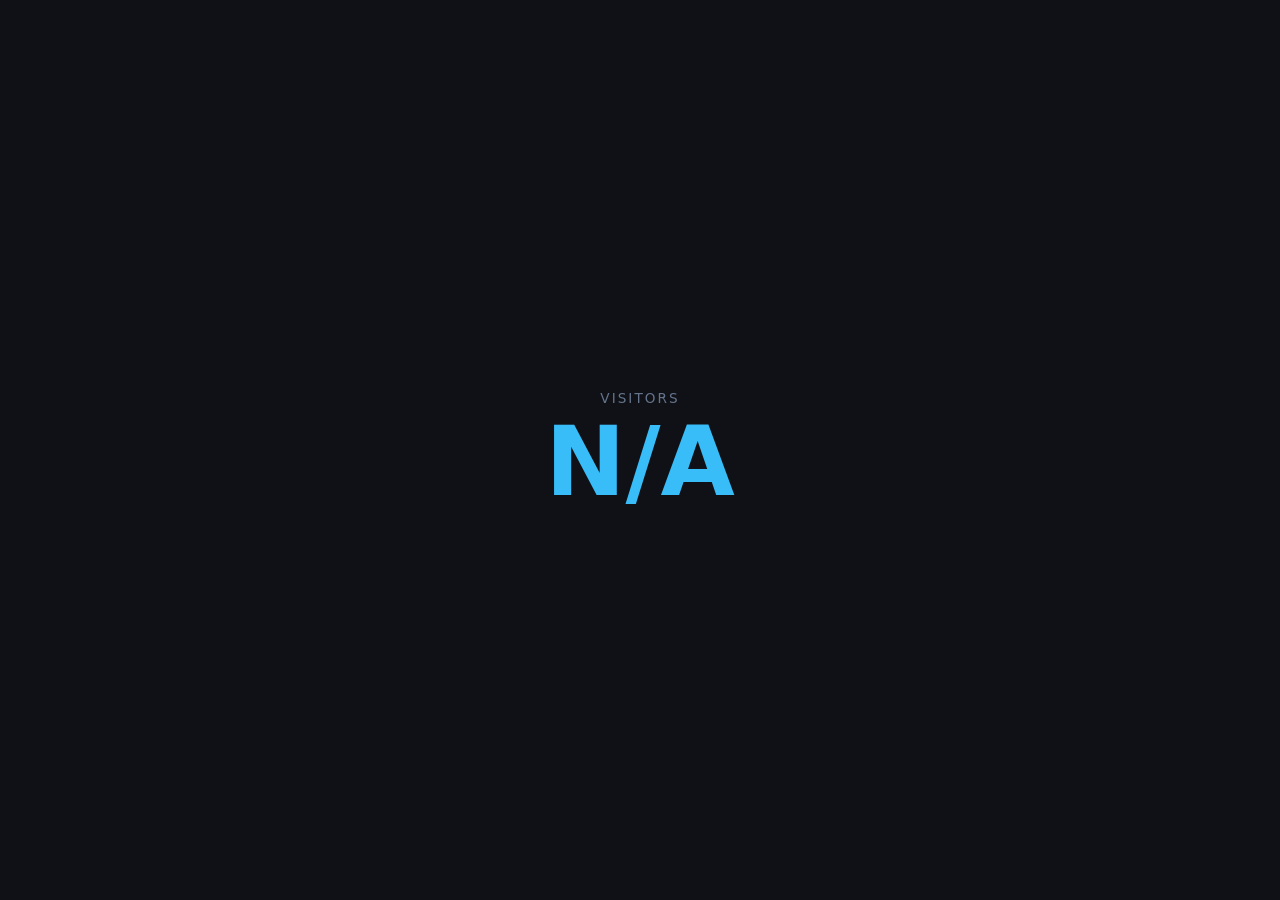
==== site/index.html @ 720e9cc7 "feat: site default index" ====
<!DOCTYPE html>
<html lang="en">
<head>
  <meta charset="UTF-8" />
  <meta name="viewport" content="width=device-width, initial-scale=1.0" />
  <title>Cloud Resume</title>
  <link rel="stylesheet" href="style.css" />
</head>
<body>
  <main>
    <p class="label">Visitors</p>
    <p class="count" id="visitor-count">—</p>
  </main>

  <script>
    // Calls the API Gateway endpoint that triggers the Lambda visitor counter.
    // Replace the URL below with your actual API Gateway invoke URL.
    const API_URL = "https://YOUR_API_ID.execute-api.YOUR_REGION.amazonaws.com/prod/count";

    fetch(API_URL)
      .then(res => res.json())
      .then(data => {
        document.getElementById("visitor-count").textContent = data.count;
      })
      .catch(() => {
        document.getElementById("visitor-count").textContent = "N/A";
      });
  </script>
</body>
</html>
---- site/style.css ----
* {
  margin: 0;
  padding: 0;
  box-sizing: border-box;
}

body {
  min-height: 100vh;
  display: flex;
  align-items: center;
  justify-content: center;
  background: #0f1117;
  font-family: system-ui, sans-serif;
  color: #e2e8f0;
}

main {
  text-align: center;
}

.label {
  font-size: 0.85rem;
  letter-spacing: 0.15em;
  text-transform: uppercase;
  color: #64748b;
  margin-bottom: 0.5rem;
}

.count {
  font-size: 6rem;
  font-weight: 700;
  line-height: 1;
  color: #38bdf8;
}
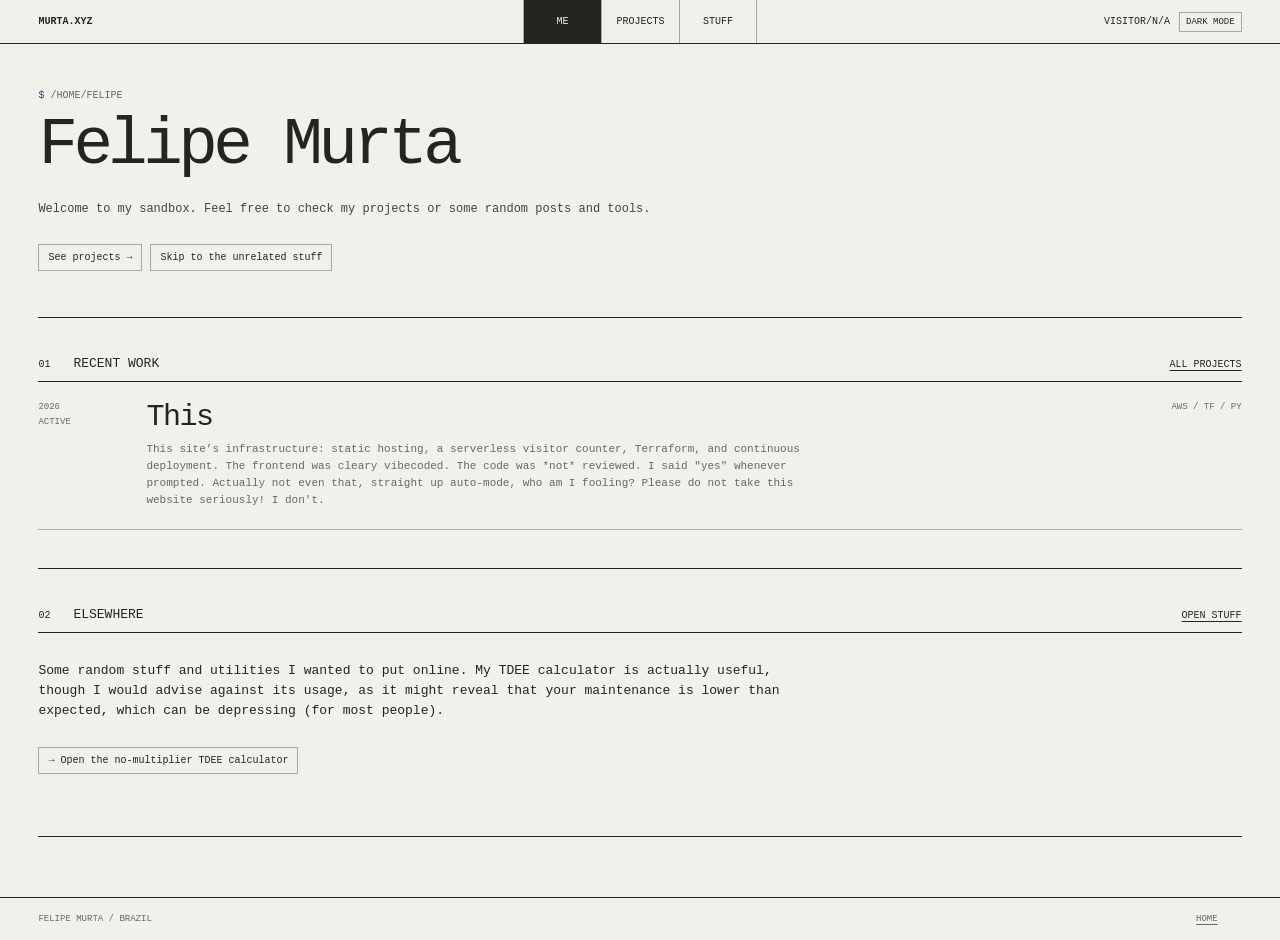
==== commit 9dfa92ca: "feat(frontend): new tdee calculator and navigation map division" ====
--- a/site/index.html
+++ b/site/index.html
@@ -1,30 +1,66 @@
 <!DOCTYPE html>
 <html lang="en">
 <head>
-  <meta charset="UTF-8" />
-  <meta name="viewport" content="width=device-width, initial-scale=1.0" />
-  <title>Cloud Resume</title>
-  <link rel="stylesheet" href="style.css" />
+  <meta charset="UTF-8">
+  <meta name="viewport" content="width=device-width, initial-scale=1.0">
+  <meta name="description" content="Felipe Murta's personal website.">
+  <title>home - murta</title>
+  <link rel="stylesheet" href="personal.css">
 </head>
 <body>
+  <header class="topbar">
+    <a class="site-name" href="index.html">murta.xyz</a>
+    <nav aria-label="Primary navigation">
+      <a class="active" href="index.html">Me</a>
+      <a href="projects.html">Projects</a>
+      <a href="stuff.html">Stuff</a>
+    </nav>
+    <div class="utility"><span class="counter">visitor/<b data-visitor-count>—</b></span><button class="theme-toggle" type="button" data-theme-toggle aria-label="Toggle color theme">theme</button></div>
+  </header>
+
   <main>
-    <p class="label">Visitors</p>
-    <p class="count" id="visitor-count">—</p>
+    <section class="home-intro">
+      <p class="command">/home/felipe</p>
+      <h1>Felipe Murta</h1>
+      <p class="summary">Welcome to my sandbox. Feel free to check my projects or some random posts and tools.</p>
+      <div class="links"><a href="projects.html">See projects →</a><a href="stuff.html">Skip to the unrelated stuff</a></div>
+    </section>
+
+    <section class="home-section">
+      <header class="section-heading"><span>01</span><h2>Recent work</h2><a href="projects.html">All projects</a></header>
+      <div class="records">
+        <article class="record featured">
+          <div class="record-meta"><span>2026</span><span>ACTIVE</span></div>
+          <div><h3>This</h3><p>This site’s infrastructure: static hosting, a serverless visitor counter, Terraform, and continuous deployment. The frontend was cleary vibecoded. The code was *not* reviewed. I said "yes" whenever prompted. Actually not even that, straight up auto-mode, who am I fooling?
+
+            Please do not take this website seriously! I don't.
+          </p></div>
+          <span class="stack">AWS / TF / PY</span>
+        </article>
+        <!-- <article class="record">
+          <div class="record-meta"><span>NEXT</span><span>DESIGNING</span></div>
+          <div><h3>TDEE + steps calculator</h3><p>A daily energy calculator that treats step count separately from other activity.</p></div>
+          <span class="stack">WEB</span>
+        </article> -->
+      </div>
+    </section>
+
+    <section class="home-section elsewhere-preview">
+      <header class="section-heading"><span>02</span><h2>Elsewhere</h2><a href="stuff.html">Open stuff</a></header>
+      <p>Some random stuff and utilities I wanted to put online. My TDEE calculator is actually useful, though I would advise against its usage, as it might reveal that your maintenance is lower than expected, which can be depressing (for most people).</p>
+      <p class="calculator-link"><a href="calculator.html">→ Open the no-multiplier TDEE calculator</a></p>
+      <!-- TODO: restore a current-status list after its entries are filled in.
+      <ul><li>watching / ...</li><li>playing / ...</li><li>supporting / ...</li></ul>
+      -->
+    </section>
   </main>
 
-  <script>
-    // Calls the API Gateway endpoint that triggers the Lambda visitor counter.
-    // Replace the URL below with your actual API Gateway invoke URL.
-    const API_URL = "https://YOUR_API_ID.execute-api.YOUR_REGION.amazonaws.com/prod/count";
-
-    fetch(API_URL)
-      .then(res => res.json())
-      .then(data => {
-        document.getElementById("visitor-count").textContent = data.count;
-      })
-      .catch(() => {
-        document.getElementById("visitor-count").textContent = "N/A";
-      });
-  </script>
+  <footer>
+    <span>Felipe Murta / Brazil</span>
+    <!-- TODO: add a contact address after confirming the public mailbox. -->
+    <a href="index.html">home</a>
+  </footer>
+  <script src="counter.js"></script>
+  <script src="theme.js"></script>
 </body>
-</html>+</html>
--- a/site/personal.css
+++ b/site/personal.css
@@ -0,0 +1,69 @@
+:root { color-scheme: dark; font-family: "Courier New", Courier, monospace; color: var(--ink); background: var(--bg); --bg: #111310; --ink: #deddd5; --muted: #92938c; --rule: #42443f; --blue: #6c98d6; --header: #111310; --subnav: #1b1d19; --subnav-hover: #292c26; --body-copy: #b9b9b1; }
+@media (prefers-color-scheme: light) { :root { color-scheme: light; --bg: #f1f0eb; --ink: #242421; --muted: #686862; --rule: #aaa9a1; --blue: #174d94; --header: #f1f0eb; --subnav: #e5e4de; --subnav-hover: #d4d3cc; --body-copy: #44443f; } }
+:root[data-theme="dark"] { color-scheme: dark; --bg: #111310; --ink: #deddd5; --muted: #92938c; --rule: #42443f; --blue: #6c98d6; --header: #111310; --subnav: #1b1d19; --subnav-hover: #292c26; --body-copy: #b9b9b1; }
+:root[data-theme="light"] { color-scheme: light; --bg: #f1f0eb; --ink: #242421; --muted: #686862; --rule: #aaa9a1; --blue: #174d94; --header: #f1f0eb; --subnav: #e5e4de; --subnav-hover: #d4d3cc; --body-copy: #44443f; }
+* { box-sizing: border-box; }
+html { scroll-behavior: smooth; scroll-padding-top: 64px; }
+body { margin: 0; }
+a { color: inherit; text-underline-offset: 3px; }
+.topbar { display: grid; grid-template-columns: 1fr auto 1fr; min-height: 44px; border-bottom: 1px solid var(--ink); background: var(--header); font-size: 10px; text-transform: uppercase; }
+.site-name, .utility { display: flex; align-items: center; padding: 0 clamp(12px, 3vw, 42px); }
+.site-name { font-weight: 700; text-decoration: none; }
+.utility { justify-content: flex-end; gap: 9px; }
+.counter b { font-weight: 400; }
+.theme-toggle { padding: 4px 6px; border: 1px solid var(--rule); border-radius: 0; background: transparent; color: var(--ink); font: inherit; font-size: 9px; text-transform: uppercase; cursor: pointer; }
+.theme-toggle:hover, .theme-toggle:focus-visible { border-color: var(--ink); background: var(--ink); color: var(--bg); }
+.theme-dialog { width: min(430px, calc(100vw - 32px)); padding: 0; border: 1px solid var(--ink); border-radius: 0; background: var(--bg); color: var(--ink); font: 12px "Courier New", monospace; }
+.theme-dialog::backdrop { background: rgba(0, 0, 0, .72); }
+.theme-dialog section { padding: 22px; }
+.theme-dialog h2 { margin: 0 0 16px; font: 400 19px/1.1 "Courier New", monospace; letter-spacing: -.05em; }
+.theme-dialog p { margin: 0 0 22px; color: var(--body-copy); line-height: 1.5; }
+.theme-dialog button { padding: 8px 10px; border: 1px solid var(--ink); border-radius: 0; background: var(--ink); color: var(--bg); font: inherit; font-size: 10px; text-transform: uppercase; cursor: pointer; }
+.theme-dialog button:hover, .theme-dialog button:focus-visible { background: var(--blue); border-color: var(--blue); color: #fff; }
+.topbar nav { display: flex; }
+.topbar nav a { display: grid; min-width: 78px; place-items: center; padding: 0 12px; border-left: 1px solid var(--rule); text-decoration: none; }
+.topbar nav a:last-child { border-right: 1px solid var(--rule); }
+.topbar nav a:hover, .topbar nav a.active { background: var(--ink); color: var(--bg); }
+.subnav { display: flex; border-bottom: 1px solid var(--rule); background: var(--subnav); font-size: 10px; text-transform: uppercase; }
+.subnav a { padding: 10px clamp(14px, 3vw, 32px); border-right: 1px solid var(--rule); text-decoration: none; }
+.subnav a:hover { background: var(--subnav-hover); }
+main { max-width: none; margin: 0; padding: 0 clamp(14px, 3vw, 48px); }
+.command, .status, .category { margin: 0; color: var(--muted); font-size: 10px; text-transform: uppercase; }
+.command::before { content: "$ "; color: var(--blue); }
+.home-intro, .page-intro { min-height: 0; padding: 46px 0; border-bottom: 1px solid var(--ink); }
+.home-intro h1, .page-intro h1 { margin: 15px 0 0; font: 400 clamp(30px, 6vw, 66px)/.9 "Courier New", monospace; letter-spacing: -.07em; }
+.summary, .page-intro > p:last-child { max-width: 700px; margin: 25px 0 0; color: var(--body-copy); font-size: 12px; line-height: 1.55; }
+.links { display: flex; flex-wrap: wrap; gap: 8px; margin-top: 25px; }
+.links a, .calculator-link a { padding: 7px 9px; border: 1px solid var(--rule); font-size: 10px; text-decoration: none; }
+.links a:hover, .links a:first-child:hover, .calculator-link a:hover { border-color: var(--ink); background: var(--ink); color: var(--bg); }
+.home-section { padding: 38px 0; border-bottom: 1px solid var(--ink); }
+.section-heading { display: grid; grid-template-columns: 35px 1fr auto; align-items: baseline; padding-bottom: 10px; border-bottom: 1px solid var(--ink); }
+.section-heading span, .section-heading a { font-size: 10px; text-transform: uppercase; }
+.section-heading h2 { margin: 0; font-size: 13px; font-weight: 400; text-transform: uppercase; }
+.records .record { display: grid; grid-template-columns: 90px 1fr 100px; gap: 18px; min-height: 0; padding: 20px 0; border-bottom: 1px solid var(--rule); }
+.record-meta { display: flex; flex-direction: column; gap: 5px; color: var(--muted); font-size: 9px; }
+.record h3 { margin: 0 0 9px; font: 400 clamp(18px, 3vw, 30px)/1 "Courier New", monospace; letter-spacing: -.05em; }
+.record p { max-width: 680px; margin: 0; color: var(--muted); font-size: 11px; line-height: 1.55; }
+.stack { text-align: right; color: var(--muted); font-size: 9px; }
+.elsewhere-preview > p { max-width: 770px; margin: 28px 0; font-size: 13px; line-height: 1.55; }
+.calculator-link { margin: 0; }
+.page-intro > p:last-child { margin-top: 22px; }
+.project-list article { display: grid; grid-template-columns: 55px 1fr 125px; gap: 20px; min-height: 0; padding: 24px 0; border-bottom: 1px solid var(--rule); }
+.project-id, .project-list article > a, .project-list article > span:last-child { font-size: 9px; }
+.project-list article > a, .project-list article > span:last-child { text-align: right; }
+.project-list h2, .stuff-list h2 { margin: 18px 0 10px; font: 400 clamp(21px, 4vw, 38px)/.95 "Courier New", monospace; letter-spacing: -.06em; }
+.project-list article div > p:not(.status), .stuff-list section div > p { max-width: 700px; color: var(--muted); font-size: 11px; line-height: 1.55; }
+.tags { display: flex; flex-wrap: wrap; gap: 5px; margin: 16px 0 0; padding: 0; list-style: none; }
+.tags li { padding: 4px 5px; border: 1px solid var(--rule); font-size: 8px; }
+.stuff-list section { display: grid; grid-template-columns: 130px 1fr; gap: 25px; min-height: 220px; padding: 28px 0; border-bottom: 1px solid var(--rule); }
+.stuff-list section > div { display: flex; flex-direction: column; align-items: flex-start; }
+.stuff-list h2 { margin-top: 0; }
+.stuff-list dl { width: 100%; max-width: 650px; margin: auto 0 0; }
+.stuff-list dl div { display: grid; grid-template-columns: 130px 1fr; padding: 9px 0; border-top: 1px solid var(--rule); font-size: 10px; }
+.stuff-list dt { color: var(--muted); }
+.stuff-list dd { margin: 0; }
+.stuff-list section.cruzeiro { margin-inline: calc(-1 * clamp(14px, 3vw, 48px)); padding-inline: clamp(14px, 3vw, 48px); background: #174d94; color: #f1f0eb; }
+.stuff-list .cruzeiro .category, .stuff-list .cruzeiro p { color: #d7e2f1; }
+.stuff-list .cruzeiro span { margin-top: auto; font-size: 30px; }
+footer { display: grid; grid-template-columns: 1fr auto auto; gap: 24px; margin-top: 60px; padding: 16px clamp(14px, 3vw, 48px); border-top: 1px solid var(--ink); background: var(--header); color: var(--muted); font-size: 9px; text-transform: uppercase; }
+@media (max-width: 700px) { .topbar { grid-template-columns: 1fr auto; } .site-name { display: none; } .topbar nav a { min-width: auto; padding: 0 11px; } .utility { padding-inline: 11px; } .counter { display: none; } .subnav { overflow-x: auto; } .subnav a { flex: 0 0 auto; } .section-heading { grid-template-columns: 28px 1fr; } .section-heading a { grid-column: 2; margin-top: 8px; } .records .record, .project-list article { grid-template-columns: 1fr; gap: 12px; } .record-meta { flex-direction: row; } .stack, .project-list article > a, .project-list article > span:last-child { text-align: left; } .stuff-list section { display: block; min-height: 0; } .stuff-list .category { margin-bottom: 28px; } .stuff-list dl { margin-top: 40px; } footer { grid-template-columns: 1fr; } }
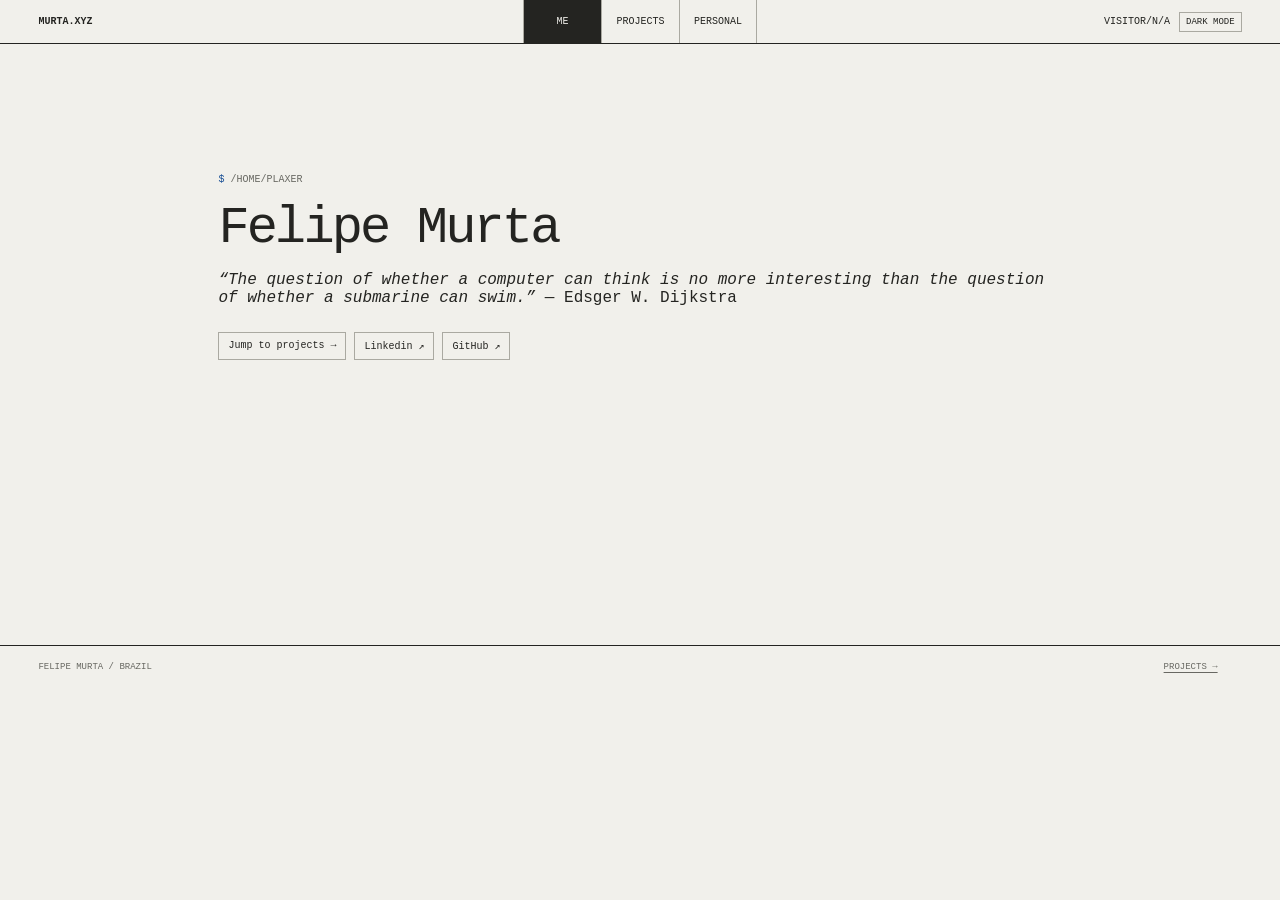
==== commit fd48f2e8: "feat(landing): revamp of landing page" ====
--- a/site/index.html
+++ b/site/index.html
@@ -3,9 +3,9 @@
 <head>
   <meta charset="UTF-8">
   <meta name="viewport" content="width=device-width, initial-scale=1.0">
-  <meta name="description" content="Felipe Murta's personal website.">
+  <meta name="description" content="Felipe Murta builds backend systems, cloud infrastructure, and small things for the web.">
   <title>home - murta</title>
-  <link rel="stylesheet" href="personal.css">
+  <link rel="stylesheet" href="assets/css/personal.css">
 </head>
 <body>
   <header class="topbar">
@@ -13,54 +13,29 @@
     <nav aria-label="Primary navigation">
       <a class="active" href="index.html">Me</a>
       <a href="projects.html">Projects</a>
-      <a href="stuff.html">Stuff</a>
+      <a href="personal.html">Personal</a>
     </nav>
     <div class="utility"><span class="counter">visitor/<b data-visitor-count>—</b></span><button class="theme-toggle" type="button" data-theme-toggle aria-label="Toggle color theme">theme</button></div>
   </header>
 
-  <main>
-    <section class="home-intro">
-      <p class="command">/home/felipe</p>
-      <h1>Felipe Murta</h1>
-      <p class="summary">Welcome to my sandbox. Feel free to check my projects or some random posts and tools.</p>
-      <div class="links"><a href="projects.html">See projects →</a><a href="stuff.html">Skip to the unrelated stuff</a></div>
-    </section>
-
-    <section class="home-section">
-      <header class="section-heading"><span>01</span><h2>Recent work</h2><a href="projects.html">All projects</a></header>
-      <div class="records">
-        <article class="record featured">
-          <div class="record-meta"><span>2026</span><span>ACTIVE</span></div>
-          <div><h3>This</h3><p>This site’s infrastructure: static hosting, a serverless visitor counter, Terraform, and continuous deployment. The frontend was cleary vibecoded. The code was *not* reviewed. I said "yes" whenever prompted. Actually not even that, straight up auto-mode, who am I fooling?
-
-            Please do not take this website seriously! I don't.
-          </p></div>
-          <span class="stack">AWS / TF / PY</span>
-        </article>
-        <!-- <article class="record">
-          <div class="record-meta"><span>NEXT</span><span>DESIGNING</span></div>
-          <div><h3>TDEE + steps calculator</h3><p>A daily energy calculator that treats step count separately from other activity.</p></div>
-          <span class="stack">WEB</span>
-        </article> -->
+  <main class="me-page">
+    <section class="me-intro" aria-labelledby="me-title">
+      <p class="command">/home/plaxer</p>
+      <h1 id="me-title">Felipe Murta</h1>
+      <p><i>“The question of whether a computer can think is no more interesting than the question of whether a submarine can swim.”</i> — Edsger W. Dijkstra</p>
+      <div class="links">
+        <a href="projects.html">Jump to projects →</a>
+        <a href="https://www.linkedin.com/in/felipe-murta/" target="_blank" rel="noreferrer">Linkedin ↗</a>
+        <a href="https://github.com/plaaxer" target="_blank" rel="noreferrer">GitHub ↗</a>
       </div>
-    </section>
-
-    <section class="home-section elsewhere-preview">
-      <header class="section-heading"><span>02</span><h2>Elsewhere</h2><a href="stuff.html">Open stuff</a></header>
-      <p>Some random stuff and utilities I wanted to put online. My TDEE calculator is actually useful, though I would advise against its usage, as it might reveal that your maintenance is lower than expected, which can be depressing (for most people).</p>
-      <p class="calculator-link"><a href="calculator.html">→ Open the no-multiplier TDEE calculator</a></p>
-      <!-- TODO: restore a current-status list after its entries are filled in.
-      <ul><li>watching / ...</li><li>playing / ...</li><li>supporting / ...</li></ul>
-      -->
     </section>
   </main>
 
   <footer>
     <span>Felipe Murta / Brazil</span>
-    <!-- TODO: add a contact address after confirming the public mailbox. -->
-    <a href="index.html">home</a>
+    <a href="projects.html">projects →</a>
   </footer>
-  <script src="counter.js"></script>
-  <script src="theme.js"></script>
+  <script src="assets/js/counter.js"></script>
+  <script src="assets/js/theme.js"></script>
 </body>
 </html>
--- a/site/assets/css/personal.css
+++ b/site/assets/css/personal.css
@@ -0,0 +1,81 @@
+:root { color-scheme: dark; font-family: "Courier New", Courier, monospace; color: var(--ink); background: var(--bg); --bg: #111310; --ink: #deddd5; --muted: #92938c; --rule: #42443f; --blue: #6c98d6; --header: #111310; --subnav: #1b1d19; --subnav-hover: #292c26; --body-copy: #b9b9b1; }
+@media (prefers-color-scheme: light) { :root { color-scheme: light; --bg: #f1f0eb; --ink: #242421; --muted: #686862; --rule: #aaa9a1; --blue: #174d94; --header: #f1f0eb; --subnav: #e5e4de; --subnav-hover: #d4d3cc; --body-copy: #44443f; } }
+:root[data-theme="dark"] { color-scheme: dark; --bg: #111310; --ink: #deddd5; --muted: #92938c; --rule: #42443f; --blue: #6c98d6; --header: #111310; --subnav: #1b1d19; --subnav-hover: #292c26; --body-copy: #b9b9b1; }
+:root[data-theme="light"] { color-scheme: light; --bg: #f1f0eb; --ink: #242421; --muted: #686862; --rule: #aaa9a1; --blue: #174d94; --header: #f1f0eb; --subnav: #e5e4de; --subnav-hover: #d4d3cc; --body-copy: #44443f; }
+* { box-sizing: border-box; }
+html { scroll-behavior: smooth; scroll-padding-top: 64px; }
+body { margin: 0; }
+a { color: inherit; text-underline-offset: 3px; }
+.topbar { display: grid; grid-template-columns: 1fr auto 1fr; min-height: 44px; border-bottom: 1px solid var(--ink); background: var(--header); font-size: 10px; text-transform: uppercase; }
+.site-name, .utility { display: flex; align-items: center; padding: 0 clamp(12px, 3vw, 42px); }
+.site-name { font-weight: 700; text-decoration: none; }
+.utility { justify-content: flex-end; gap: 9px; }
+.counter b { font-weight: 400; }
+.theme-toggle { padding: 4px 6px; border: 1px solid var(--rule); border-radius: 0; background: transparent; color: var(--ink); font: inherit; font-size: 9px; text-transform: uppercase; cursor: pointer; }
+.theme-toggle:hover, .theme-toggle:focus-visible { border-color: var(--ink); background: var(--ink); color: var(--bg); }
+.theme-dialog { width: min(430px, calc(100vw - 32px)); padding: 0; border: 1px solid var(--ink); border-radius: 0; background: var(--bg); color: var(--ink); font: 12px "Courier New", monospace; }
+.theme-dialog::backdrop { background: rgba(0, 0, 0, .72); }
+.theme-dialog section { padding: 22px; }
+.theme-dialog h2 { margin: 0 0 16px; font: 400 19px/1.1 "Courier New", monospace; letter-spacing: -.05em; }
+.theme-dialog p { margin: 0 0 22px; color: var(--body-copy); line-height: 1.5; }
+.theme-dialog button { padding: 8px 10px; border: 1px solid var(--ink); border-radius: 0; background: var(--ink); color: var(--bg); font: inherit; font-size: 10px; text-transform: uppercase; cursor: pointer; }
+.theme-dialog button:hover, .theme-dialog button:focus-visible { background: var(--blue); border-color: var(--blue); color: #fff; }
+.topbar nav { display: flex; }
+.topbar nav a { display: grid; min-width: 78px; place-items: center; padding: 0 12px; border-left: 1px solid var(--rule); text-decoration: none; }
+.topbar nav a:last-child { border-right: 1px solid var(--rule); }
+.topbar nav a:hover, .topbar nav a.active { background: var(--ink); color: var(--bg); }
+.subnav { display: flex; border-bottom: 1px solid var(--rule); background: var(--subnav); font-size: 10px; text-transform: uppercase; }
+.subnav a { padding: 10px clamp(14px, 3vw, 32px); border-right: 1px solid var(--rule); text-decoration: none; }
+.subnav a:hover { background: var(--subnav-hover); }
+main { max-width: none; margin: 0; padding: 0 clamp(14px, 3vw, 48px); }
+.command, .status, .category { margin: 0; color: var(--muted); font-size: 10px; text-transform: uppercase; }
+.command::before { content: "$ "; color: var(--blue); }
+.home-intro, .page-intro { min-height: 0; padding: 46px 0; border-bottom: 1px solid var(--ink); }
+.home-intro h1, .page-intro h1 { margin: 15px 0 0; font: 400 clamp(30px, 6vw, 66px)/.9 "Courier New", monospace; letter-spacing: -.07em; }
+.summary, .page-intro > p:last-child { max-width: 700px; margin: 25px 0 0; color: var(--body-copy); font-size: 12px; line-height: 1.55; }
+.links { display: flex; flex-wrap: wrap; gap: 8px; margin-top: 25px; }
+.links a, .calculator-link a { padding: 7px 9px; border: 1px solid var(--rule); font-size: 10px; text-decoration: none; }
+.links a:hover, .links a:first-child:hover, .calculator-link a:hover { border-color: var(--ink); background: var(--ink); color: var(--bg); }
+.home-section { padding: 38px 0; border-bottom: 1px solid var(--ink); }
+.section-heading { display: grid; grid-template-columns: 35px 1fr auto; align-items: baseline; padding-bottom: 10px; border-bottom: 1px solid var(--ink); }
+.section-heading span, .section-heading a { font-size: 10px; text-transform: uppercase; }
+.section-heading h2 { margin: 0; font-size: 13px; font-weight: 400; text-transform: uppercase; }
+.records .record { display: grid; grid-template-columns: 90px 1fr 100px; gap: 18px; min-height: 0; padding: 20px 0; border-bottom: 1px solid var(--rule); }
+.record-meta { display: flex; flex-direction: column; gap: 5px; color: var(--muted); font-size: 9px; }
+.record h3 { margin: 0 0 9px; font: 400 clamp(18px, 3vw, 30px)/1 "Courier New", monospace; letter-spacing: -.05em; }
+.record p { max-width: 680px; margin: 0; color: var(--muted); font-size: 11px; line-height: 1.55; }
+.stack { text-align: right; color: var(--muted); font-size: 9px; }
+.elsewhere-preview > p { max-width: 770px; margin: 28px 0; font-size: 13px; line-height: 1.55; }
+.calculator-link { margin: 0; }
+.me-page { width: min(100%, 920px); margin: 0 auto; padding-bottom: 80px; }
+.me-intro { padding: clamp(70px, 12vw, 130px) 0 clamp(75px, 13vw, 145px); }
+.me-intro h1 { margin: 18px 0 0; font: 400 clamp(34px, 5vw, 52px)/1 "Courier New", monospace; letter-spacing: -.055em; }
+.me-intro > p:last-child { max-width: 610px; margin: 24px 0 0; color: var(--body-copy); font-size: 12px; line-height: 1.7; }
+.me-block { display: grid; grid-template-columns: 140px minmax(0, 1fr); gap: clamp(25px, 6vw, 70px); padding: 42px 0; }
+.me-label { margin: 4px 0 0; color: var(--muted); font-size: 9px; text-transform: uppercase; }
+.me-block h2 { margin: 0 0 14px; font: 400 clamp(18px, 2.5vw, 24px)/1.2 "Courier New", monospace; letter-spacing: -.035em; }
+.me-block div > p { max-width: 590px; margin: 0; color: var(--muted); font-size: 11px; line-height: 1.7; }
+.text-link { display: inline-block; margin-top: 17px; color: var(--ink); font-size: 10px; }
+.page-intro > p:last-child { margin-top: 22px; }
+.project-list article { display: grid; grid-template-columns: 55px 1fr 125px; gap: 20px; min-height: 0; padding: 24px 0; border-bottom: 1px solid var(--rule); }
+.project-id, .project-list article > a, .project-list article > span:last-child { font-size: 9px; }
+.project-list article > a, .project-list article > span:last-child { text-align: right; }
+.project-list .github-link { display: inline-grid; width: 28px; height: 28px; place-items: center; justify-self: end; border: 1px solid var(--rule); color: var(--ink); }
+.project-list .github-link svg { width: 14px; height: 14px; fill: currentColor; }
+.project-list .github-link:hover, .project-list .github-link:focus-visible { border-color: var(--ink); background: var(--ink); color: var(--bg); outline: none; }
+.project-list h2, .personal-list h2 { margin: 18px 0 10px; font: 400 clamp(21px, 4vw, 38px)/.95 "Courier New", monospace; letter-spacing: -.06em; }
+.project-list article div > p:not(.status), .personal-list section div > p { max-width: 700px; color: var(--muted); font-size: 11px; line-height: 1.55; }
+.tags { display: flex; flex-wrap: wrap; gap: 5px; margin: 16px 0 0; padding: 0; list-style: none; }
+.tags li { padding: 4px 5px; border: 1px solid var(--rule); font-size: 8px; }
+.personal-list section { display: grid; grid-template-columns: 130px 1fr; gap: 25px; min-height: 220px; padding: 28px 0; border-bottom: 1px solid var(--rule); }
+.personal-list section > div { display: flex; flex-direction: column; align-items: flex-start; }
+.personal-list h2 { margin-top: 0; }
+.personal-list dl { width: 100%; max-width: 650px; margin: auto 0 0; }
+.personal-list dl div { display: grid; grid-template-columns: 130px 1fr; padding: 9px 0; border-top: 1px solid var(--rule); font-size: 10px; }
+.personal-list dt { color: var(--muted); }
+.personal-list dd { margin: 0; }
+.personal-list section.cruzeiro { margin-inline: calc(-1 * clamp(14px, 3vw, 48px)); padding-inline: clamp(14px, 3vw, 48px); background: #174d94; color: #f1f0eb; }
+.personal-list .cruzeiro .category, .personal-list .cruzeiro p { color: #d7e2f1; }
+.personal-list .cruzeiro span { margin-top: auto; font-size: 30px; }
+footer { display: grid; grid-template-columns: 1fr auto auto; gap: 24px; margin-top: 60px; padding: 16px clamp(14px, 3vw, 48px); border-top: 1px solid var(--ink); background: var(--header); color: var(--muted); font-size: 9px; text-transform: uppercase; }
+@media (max-width: 700px) { .topbar { grid-template-columns: 1fr auto; } .site-name { display: none; } .topbar nav a { min-width: auto; padding: 0 11px; } .utility { padding-inline: 11px; } .counter { display: none; } .subnav { overflow-x: auto; } .subnav a { flex: 0 0 auto; } .section-heading { grid-template-columns: 28px 1fr; } .section-heading a, .section-heading > span:last-child { grid-column: 2; margin-top: 8px; text-align: left; } .me-intro { padding-block: 70px 85px; } .me-block { grid-template-columns: 1fr; gap: 14px; padding: 30px 0; } .records .record, .project-list article { grid-template-columns: 1fr; gap: 12px; } .record-meta { flex-direction: row; } .stack, .project-list article > a, .project-list article > span:last-child { text-align: left; } .project-list .github-link { justify-self: start; } .personal-list section { display: block; min-height: 0; } .personal-list .category { margin-bottom: 28px; } .personal-list dl { margin-top: 40px; } footer { grid-template-columns: 1fr; } }
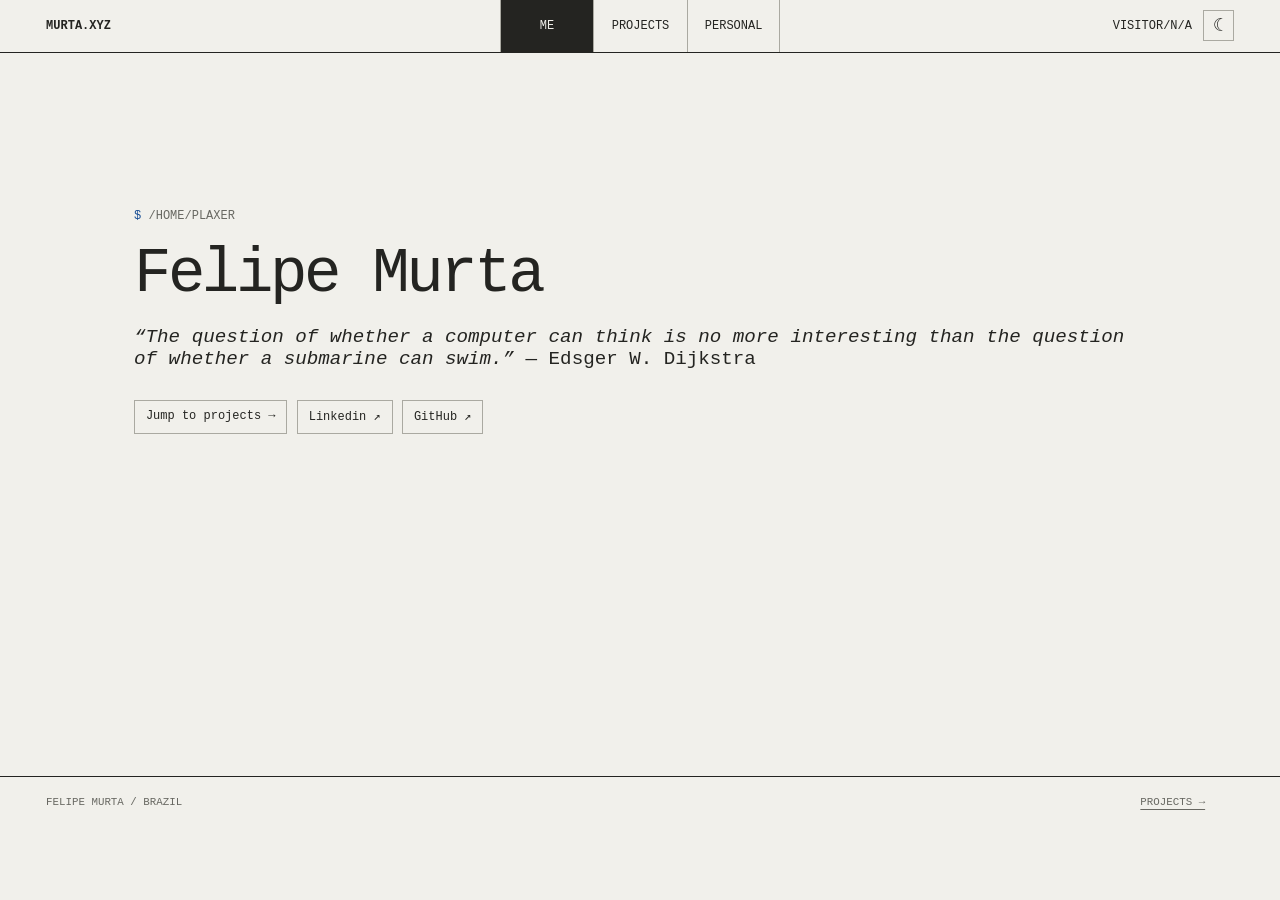
==== commit 8b0d16bb: "feat(login): integrated Cognito and posts api" ====
--- a/site/index.html
+++ b/site/index.html
@@ -5,6 +5,7 @@
   <meta name="viewport" content="width=device-width, initial-scale=1.0">
   <meta name="description" content="Felipe Murta builds backend systems, cloud infrastructure, and small things for the web.">
   <title>home - murta</title>
+  <script src="assets/js/theme-init.js"></script>
   <link rel="stylesheet" href="assets/css/personal.css">
 </head>
 <body>
@@ -15,7 +16,7 @@
       <a href="projects.html">Projects</a>
       <a href="personal.html">Personal</a>
     </nav>
-    <div class="utility"><span class="counter">visitor/<b data-visitor-count>—</b></span><button class="theme-toggle" type="button" data-theme-toggle aria-label="Toggle color theme">theme</button></div>
+    <div class="utility"><span class="counter">visitor/<b data-visitor-count>—</b></span><button class="theme-toggle" type="button" data-theme-toggle aria-label="Toggle color theme"></button></div>
   </header>
 
   <main class="me-page">
--- a/site/assets/css/personal.css
+++ b/site/assets/css/personal.css
@@ -5,13 +5,16 @@
 * { box-sizing: border-box; }
 html { scroll-behavior: smooth; scroll-padding-top: 64px; }
 body { margin: 0; }
+@media (min-width: 1200px) { body { zoom: 1.2; } }
 a { color: inherit; text-underline-offset: 3px; }
 .topbar { display: grid; grid-template-columns: 1fr auto 1fr; min-height: 44px; border-bottom: 1px solid var(--ink); background: var(--header); font-size: 10px; text-transform: uppercase; }
 .site-name, .utility { display: flex; align-items: center; padding: 0 clamp(12px, 3vw, 42px); }
 .site-name { font-weight: 700; text-decoration: none; }
 .utility { justify-content: flex-end; gap: 9px; }
 .counter b { font-weight: 400; }
-.theme-toggle { padding: 4px 6px; border: 1px solid var(--rule); border-radius: 0; background: transparent; color: var(--ink); font: inherit; font-size: 9px; text-transform: uppercase; cursor: pointer; }
+.theme-toggle { display: grid; width: 26px; height: 26px; padding: 0; border: 1px solid var(--rule); border-radius: 0; place-items: center; background: transparent; color: var(--ink); font: 15px/1 "Courier New", monospace; cursor: pointer; }
+.theme-toggle::before { content: "☀"; }
+:root[data-theme="light"] .theme-toggle::before { content: "☾"; }
 .theme-toggle:hover, .theme-toggle:focus-visible { border-color: var(--ink); background: var(--ink); color: var(--bg); }
 .theme-dialog { width: min(430px, calc(100vw - 32px)); padding: 0; border: 1px solid var(--ink); border-radius: 0; background: var(--bg); color: var(--ink); font: 12px "Courier New", monospace; }
 .theme-dialog::backdrop { background: rgba(0, 0, 0, .72); }
@@ -19,14 +22,14 @@
 .theme-dialog h2 { margin: 0 0 16px; font: 400 19px/1.1 "Courier New", monospace; letter-spacing: -.05em; }
 .theme-dialog p { margin: 0 0 22px; color: var(--body-copy); line-height: 1.5; }
 .theme-dialog button { padding: 8px 10px; border: 1px solid var(--ink); border-radius: 0; background: var(--ink); color: var(--bg); font: inherit; font-size: 10px; text-transform: uppercase; cursor: pointer; }
-.theme-dialog button:hover, .theme-dialog button:focus-visible { background: var(--blue); border-color: var(--blue); color: #fff; }
+.theme-dialog button:hover, .theme-dialog button:focus-visible { border-color: var(--blue); background: var(--blue); color: #fff; }
 .topbar nav { display: flex; }
 .topbar nav a { display: grid; min-width: 78px; place-items: center; padding: 0 12px; border-left: 1px solid var(--rule); text-decoration: none; }
 .topbar nav a:last-child { border-right: 1px solid var(--rule); }
 .topbar nav a:hover, .topbar nav a.active { background: var(--ink); color: var(--bg); }
 .subnav { display: flex; border-bottom: 1px solid var(--rule); background: var(--subnav); font-size: 10px; text-transform: uppercase; }
 .subnav a { padding: 10px clamp(14px, 3vw, 32px); border-right: 1px solid var(--rule); text-decoration: none; }
-.subnav a:hover { background: var(--subnav-hover); }
+.subnav a:hover, .subnav a.active { background: var(--subnav-hover); }
 main { max-width: none; margin: 0; padding: 0 clamp(14px, 3vw, 48px); }
 .command, .status, .category { margin: 0; color: var(--muted); font-size: 10px; text-transform: uppercase; }
 .command::before { content: "$ "; color: var(--blue); }
@@ -68,6 +71,10 @@
 .tags { display: flex; flex-wrap: wrap; gap: 5px; margin: 16px 0 0; padding: 0; list-style: none; }
 .tags li { padding: 4px 5px; border: 1px solid var(--rule); font-size: 8px; }
 .personal-list section { display: grid; grid-template-columns: 130px 1fr; gap: 25px; min-height: 220px; padding: 28px 0; border-bottom: 1px solid var(--rule); }
+.personal-list section.featured { min-height: 330px; border-bottom-color: var(--ink); }
+.personal-list section.featured h2 { max-width: 760px; font-size: clamp(32px, 6vw, 64px); }
+.personal-list section.featured a { margin-top: auto; padding: 9px 11px; border: 1px solid var(--ink); font-size: 10px; text-decoration: none; text-transform: uppercase; }
+.personal-list section.featured a:hover { background: var(--ink); color: var(--bg); }
 .personal-list section > div { display: flex; flex-direction: column; align-items: flex-start; }
 .personal-list h2 { margin-top: 0; }
 .personal-list dl { width: 100%; max-width: 650px; margin: auto 0 0; }
